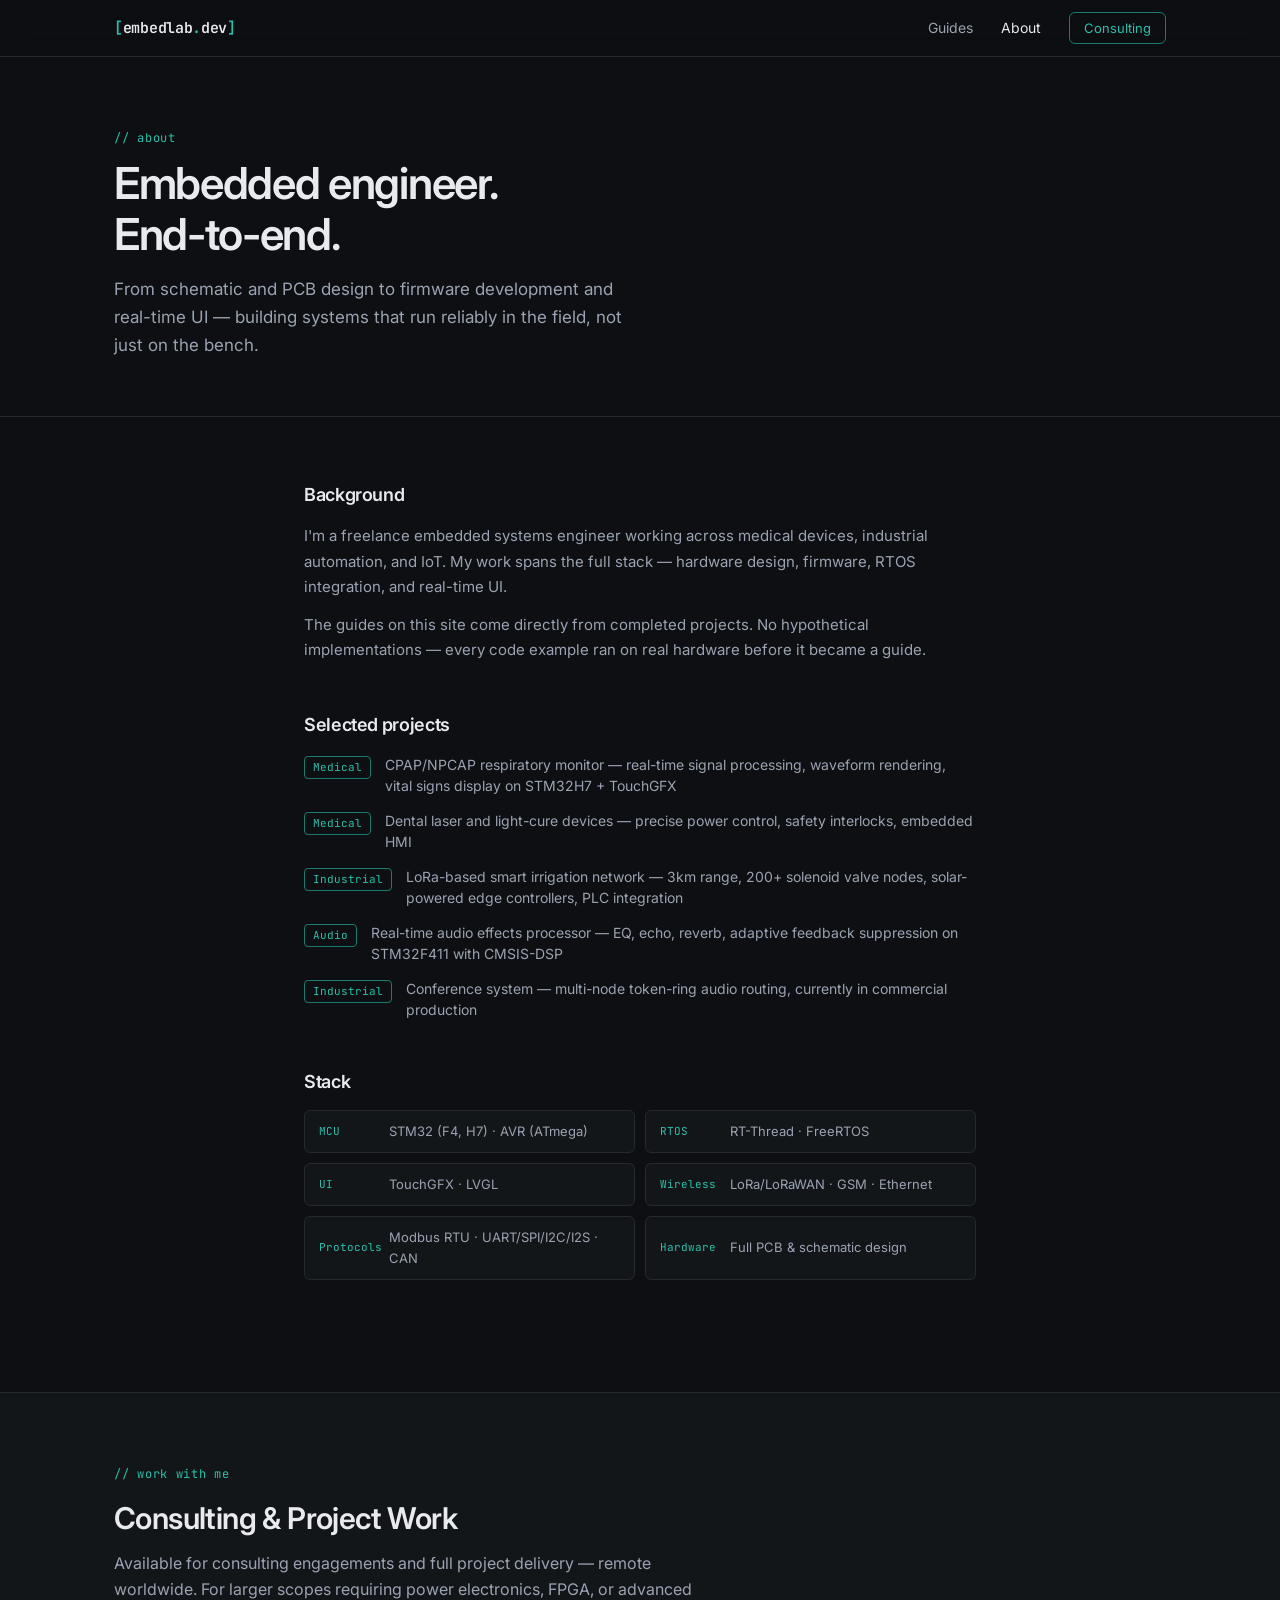
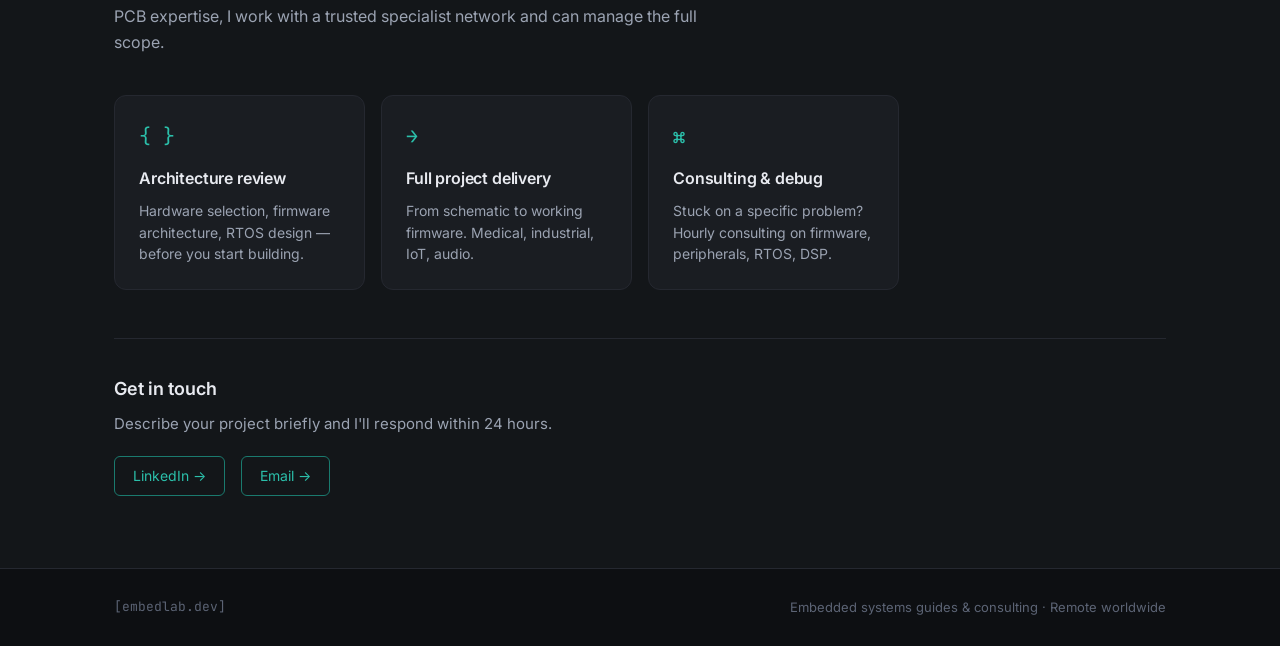
==== about.html @ 1e6b7cad "init commit" ====
<!DOCTYPE html>
<html lang="en">
<head>
  <meta charset="UTF-8">
  <meta name="viewport" content="width=device-width, initial-scale=1.0">
  <title>About — embedlab.dev</title>
  <link rel="preconnect" href="https://fonts.googleapis.com">
  <link rel="preconnect" href="https://fonts.gstatic.com" crossorigin>
  <link href="https://fonts.googleapis.com/css2?family=JetBrains+Mono:wght@400;500;600&family=Inter:wght@300;400;500;600&display=swap" rel="stylesheet">
  <link rel="stylesheet" href="assets/css/main.css">
</head>
<body>

  <header class="site-header">
    <div class="container">
      <div class="header-inner">
        <a href="/" class="logo">
          <span class="logo-bracket">[</span>embedlab<span class="logo-dot">.</span>dev<span class="logo-bracket">]</span>
        </a>
        <nav class="header-nav">
          <a href="/#guides">Guides</a>
          <a href="about.html" class="nav-active">About</a>
          <a href="#consulting" class="nav-cta">Consulting</a>
        </nav>
      </div>
    </div>
  </header>

  <main>

    <section class="about-hero">
      <div class="container">
        <span class="section-eyebrow">// about</span>
        <h1 class="page-title">Embedded engineer.<br>End-to-end.</h1>
        <p class="page-sub">
          From schematic and PCB design to firmware development and real-time UI —
          building systems that run reliably in the field, not just on the bench.
        </p>
      </div>
    </section>

    <section class="about-body">
      <div class="container about-layout">

        <div class="about-content">
          <div class="content-block">
            <h2>Background</h2>
            <p>
              I'm a freelance embedded systems engineer working across medical devices,
              industrial automation, and IoT. My work spans the full stack — hardware design,
              firmware, RTOS integration, and real-time UI.
            </p>
            <p>
              The guides on this site come directly from completed projects. No hypothetical
              implementations — every code example ran on real hardware before it became a guide.
            </p>
          </div>

          <div class="content-block">
            <h2>Selected projects</h2>
            <div class="project-list">
              <div class="project-item">
                <div class="project-domain">Medical</div>
                <div class="project-desc">CPAP/NPCAP respiratory monitor — real-time signal processing, waveform rendering, vital signs display on STM32H7 + TouchGFX</div>
              </div>
              <div class="project-item">
                <div class="project-domain">Medical</div>
                <div class="project-desc">Dental laser and light-cure devices — precise power control, safety interlocks, embedded HMI</div>
              </div>
              <div class="project-item">
                <div class="project-domain">Industrial</div>
                <div class="project-desc">LoRa-based smart irrigation network — 3km range, 200+ solenoid valve nodes, solar-powered edge controllers, PLC integration</div>
              </div>
              <div class="project-item">
                <div class="project-domain">Audio</div>
                <div class="project-desc">Real-time audio effects processor — EQ, echo, reverb, adaptive feedback suppression on STM32F411 with CMSIS-DSP</div>
              </div>
              <div class="project-item">
                <div class="project-domain">Industrial</div>
                <div class="project-desc">Conference system — multi-node token-ring audio routing, currently in commercial production</div>
              </div>
            </div>
          </div>

          <div class="content-block">
            <h2>Stack</h2>
            <div class="stack-grid">
              <div class="stack-item"><span class="stack-label">MCU</span>STM32 (F4, H7) · AVR (ATmega)</div>
              <div class="stack-item"><span class="stack-label">RTOS</span>RT-Thread · FreeRTOS</div>
              <div class="stack-item"><span class="stack-label">UI</span>TouchGFX · LVGL</div>
              <div class="stack-item"><span class="stack-label">Wireless</span>LoRa/LoRaWAN · GSM · Ethernet</div>
              <div class="stack-item"><span class="stack-label">Protocols</span>Modbus RTU · UART/SPI/I2C/I2S · CAN</div>
              <div class="stack-item"><span class="stack-label">Hardware</span>Full PCB & schematic design</div>
            </div>
          </div>
        </div>

      </div>
    </section>

    <section class="consulting-section" id="consulting">
      <div class="container">
        <span class="section-eyebrow">// work with me</span>
        <h2 class="section-title">Consulting & Project Work</h2>
        <p class="section-sub">
          Available for consulting engagements and full project delivery — remote worldwide.
          For larger scopes requiring power electronics, FPGA, or advanced PCB expertise,
          I work with a trusted specialist network and can manage the full scope.
        </p>

        <div class="service-grid">
          <div class="service-card">
            <div class="service-icon">{ }</div>
            <h3>Architecture review</h3>
            <p>Hardware selection, firmware architecture, RTOS design — before you start building.</p>
          </div>
          <div class="service-card">
            <div class="service-icon">→</div>
            <h3>Full project delivery</h3>
            <p>From schematic to working firmware. Medical, industrial, IoT, audio.</p>
          </div>
          <div class="service-card">
            <div class="service-icon">⌘</div>
            <h3>Consulting & debug</h3>
            <p>Stuck on a specific problem? Hourly consulting on firmware, peripherals, RTOS, DSP.</p>
          </div>
        </div>

        <div class="contact-block">
          <h3>Get in touch</h3>
          <p>Describe your project briefly and I'll respond within 24 hours.</p>
          <div class="contact-links">
            <a href="https://linkedin.com/in/YOUR_LINKEDIN" class="contact-link" target="_blank">LinkedIn →</a>
            <a href="mailto:YOUR_EMAIL_HERE" class="contact-link">Email →</a>
          </div>
        </div>

      </div>
    </section>

  </main>

  <footer class="site-footer">
    <div class="container">
      <div class="footer-inner">
        <span class="footer-logo">[embedlab.dev]</span>
        <span class="footer-copy">Embedded systems guides & consulting · Remote worldwide</span>
      </div>
    </div>
  </footer>

</body>
</html>
---- assets/css/main.css ----
/* ─── Reset & Base ─── */
*, *::before, *::after { box-sizing: border-box; margin: 0; padding: 0; }

:root {
  --bg:         #0D0F12;
  --bg-2:       #131619;
  --bg-3:       #1A1D22;
  --border:     #252830;
  --border-2:   #2E3340;
  --teal:       #2BBFAA;
  --teal-dim:   #1A7A6E;
  --text-1:     #E8EAF0;
  --text-2:     #9BA3B2;
  --text-3:     #5C6475;
  --mono:       'JetBrains Mono', monospace;
  --sans:       'Inter', sans-serif;
  --radius:     6px;
  --radius-lg:  12px;
  --max-w:      1100px;
}

html { scroll-behavior: smooth; }

body {
  background: var(--bg);
  color: var(--text-1);
  font-family: var(--sans);
  font-size: 15px;
  line-height: 1.6;
  -webkit-font-smoothing: antialiased;
}

a { color: var(--teal); text-decoration: none; }
a:hover { color: var(--text-1); }

/* ─── Layout ─── */
.container {
  max-width: var(--max-w);
  margin: 0 auto;
  padding: 0 24px;
}

/* ─── Header ─── */
.site-header {
  position: sticky;
  top: 0;
  z-index: 100;
  background: rgba(13, 15, 18, 0.92);
  backdrop-filter: blur(12px);
  border-bottom: 1px solid var(--border);
}

.header-inner {
  display: flex;
  align-items: center;
  justify-content: space-between;
  height: 56px;
}

.logo {
  font-family: var(--mono);
  font-size: 15px;
  font-weight: 600;
  color: var(--text-1);
  letter-spacing: -0.02em;
}
.logo-bracket { color: var(--teal); }
.logo-dot { color: var(--teal); }

.header-nav {
  display: flex;
  align-items: center;
  gap: 28px;
  font-size: 14px;
}

.header-nav a {
  color: var(--text-2);
  font-weight: 400;
  transition: color .15s;
}
.header-nav a:hover { color: var(--text-1); }
.header-nav .nav-active { color: var(--text-1); }

.nav-cta {
  color: var(--teal) !important;
  border: 1px solid var(--teal-dim);
  padding: 5px 14px;
  border-radius: var(--radius);
  font-size: 13px;
  transition: background .15s !important;
}
.nav-cta:hover { background: rgba(43,191,170,.08) !important; }

/* ─── Hero ─── */
.hero {
  padding: 80px 0 72px;
  border-bottom: 1px solid var(--border);
}

.hero-eyebrow {
  display: flex;
  flex-wrap: wrap;
  gap: 8px;
  margin-bottom: 28px;
}

.chip {
  font-family: var(--mono);
  font-size: 11px;
  color: var(--teal);
  border: 1px solid var(--teal-dim);
  padding: 3px 10px;
  border-radius: 20px;
  letter-spacing: .04em;
}

.hero-title {
  font-size: clamp(32px, 5vw, 52px);
  font-weight: 600;
  line-height: 1.15;
  letter-spacing: -0.03em;
  margin-bottom: 20px;
}

.accent { color: var(--teal); }

.hero-sub {
  font-size: 17px;
  color: var(--text-2);
  max-width: 560px;
  line-height: 1.65;
  margin-bottom: 36px;
}

.hero-meta {
  display: flex;
  align-items: center;
  flex-wrap: wrap;
  gap: 12px;
  font-size: 13px;
}

.meta-item {
  display: flex;
  align-items: center;
  gap: 6px;
}

.meta-label {
  color: var(--text-3);
  font-family: var(--mono);
  font-size: 11px;
  text-transform: uppercase;
  letter-spacing: .06em;
}

.meta-val { color: var(--text-2); }
.meta-sep { color: var(--border-2); }

/* ─── Section common ─── */
.section-eyebrow {
  display: block;
  font-family: var(--mono);
  font-size: 12px;
  color: var(--teal);
  letter-spacing: .06em;
  margin-bottom: 10px;
}

.section-title {
  font-size: clamp(22px, 3vw, 30px);
  font-weight: 600;
  letter-spacing: -0.02em;
  margin-bottom: 8px;
}

.section-header { margin-bottom: 36px; }

/* ─── Guides section ─── */
.guides-section { padding: 72px 0; }

.guides-grid {
  display: grid;
  grid-template-columns: repeat(auto-fill, minmax(300px, 1fr));
  gap: 16px;
}

.guide-card {
  display: block;
  background: var(--bg-2);
  border: 1px solid var(--border);
  border-radius: var(--radius-lg);
  transition: border-color .2s, transform .2s;
  color: var(--text-1);
}

.guide-card:hover {
  border-color: var(--teal-dim);
  transform: translateY(-2px);
  color: var(--text-1);
}

.guide-card--coming {
  opacity: 0.5;
  cursor: default;
}
.guide-card--coming:hover {
  border-color: var(--border);
  transform: none;
}

.guide-card-inner { padding: 24px; }

.guide-tag {
  font-family: var(--mono);
  font-size: 11px;
  color: var(--teal);
  letter-spacing: .06em;
  text-transform: uppercase;
  margin-bottom: 12px;
}

.guide-title {
  font-size: 18px;
  font-weight: 600;
  letter-spacing: -0.02em;
  margin-bottom: 10px;
  line-height: 1.3;
}

.guide-desc {
  font-size: 14px;
  color: var(--text-2);
  line-height: 1.6;
  margin-bottom: 16px;
}

.guide-includes {
  display: flex;
  flex-wrap: wrap;
  gap: 6px;
  margin-bottom: 20px;
}

.include-item {
  font-family: var(--mono);
  font-size: 11px;
  color: var(--text-3);
  background: var(--bg-3);
  border: 1px solid var(--border);
  padding: 2px 8px;
  border-radius: 4px;
}

.guide-footer {
  display: flex;
  align-items: center;
  justify-content: space-between;
  padding-top: 16px;
  border-top: 1px solid var(--border);
}

.guide-price {
  font-size: 20px;
  font-weight: 600;
  color: var(--teal);
}

.price-currency {
  font-size: 13px;
  font-weight: 400;
  color: var(--text-3);
  font-family: var(--mono);
}

.guide-cta {
  font-size: 13px;
  color: var(--text-2);
}

.coming-label {
  font-family: var(--mono);
  font-size: 12px;
  color: var(--text-3);
}

/* ─── Consulting strip ─── */
.consulting-strip {
  background: var(--bg-2);
  border-top: 1px solid var(--border);
  border-bottom: 1px solid var(--border);
  padding: 48px 0;
}

.consulting-inner {
  display: flex;
  align-items: center;
  justify-content: space-between;
  gap: 32px;
  flex-wrap: wrap;
}

.consulting-text h2 {
  font-size: 22px;
  font-weight: 600;
  letter-spacing: -0.02em;
  margin-bottom: 6px;
}

.consulting-text p {
  font-size: 14px;
  color: var(--text-2);
}

/* ─── Buttons ─── */
.btn {
  display: inline-flex;
  align-items: center;
  padding: 10px 22px;
  border-radius: var(--radius);
  font-size: 14px;
  font-weight: 500;
  cursor: pointer;
  transition: all .15s;
  border: none;
  text-decoration: none;
}

.btn-primary {
  background: var(--teal);
  color: #0D0F12;
  width: 100%;
  justify-content: center;
  font-size: 15px;
  padding: 12px;
}
.btn-primary:hover { background: #35d4be; color: #0D0F12; }

.btn-outline {
  border: 1px solid var(--teal-dim);
  color: var(--teal);
  background: transparent;
  white-space: nowrap;
}
.btn-outline:hover { background: rgba(43,191,170,.08); color: var(--teal); }

/* ─── About page ─── */
.about-hero {
  padding: 72px 0 56px;
  border-bottom: 1px solid var(--border);
}

.page-title {
  font-size: clamp(28px, 4vw, 44px);
  font-weight: 600;
  letter-spacing: -0.03em;
  line-height: 1.15;
  margin-bottom: 16px;
}

.page-sub {
  font-size: 17px;
  color: var(--text-2);
  max-width: 520px;
  line-height: 1.65;
}

.about-body { padding: 64px 0; }

.about-layout { max-width: 720px; }

.content-block { margin-bottom: 48px; }

.content-block h2 {
  font-size: 18px;
  font-weight: 600;
  letter-spacing: -0.02em;
  margin-bottom: 14px;
  color: var(--text-1);
}

.content-block p {
  color: var(--text-2);
  line-height: 1.7;
  margin-bottom: 12px;
}

.content-list {
  list-style: none;
  display: flex;
  flex-direction: column;
  gap: 8px;
}

.content-list li {
  color: var(--text-2);
  padding-left: 20px;
  position: relative;
  line-height: 1.5;
}

.content-list li::before {
  content: '→';
  position: absolute;
  left: 0;
  color: var(--teal);
  font-size: 12px;
  top: 2px;
}

.project-list { display: flex; flex-direction: column; gap: 14px; }

.project-item {
  display: flex;
  gap: 14px;
  align-items: flex-start;
}

.project-domain {
  font-family: var(--mono);
  font-size: 11px;
  color: var(--teal);
  border: 1px solid var(--teal-dim);
  padding: 2px 8px;
  border-radius: 4px;
  white-space: nowrap;
  margin-top: 2px;
  flex-shrink: 0;
}

.project-desc {
  font-size: 14px;
  color: var(--text-2);
  line-height: 1.5;
}

.stack-grid {
  display: grid;
  grid-template-columns: repeat(auto-fill, minmax(260px, 1fr));
  gap: 10px;
}

.stack-item {
  background: var(--bg-2);
  border: 1px solid var(--border);
  border-radius: var(--radius);
  padding: 10px 14px;
  font-size: 13px;
  color: var(--text-2);
  display: flex;
  gap: 10px;
  align-items: center;
}

.stack-label {
  font-family: var(--mono);
  font-size: 11px;
  color: var(--teal);
  min-width: 60px;
}

/* ─── Consulting section ─── */
.consulting-section {
  background: var(--bg-2);
  border-top: 1px solid var(--border);
  padding: 72px 0;
}

.section-sub {
  font-size: 16px;
  color: var(--text-2);
  max-width: 600px;
  line-height: 1.65;
  margin-bottom: 40px;
}

.service-grid {
  display: grid;
  grid-template-columns: repeat(auto-fill, minmax(240px, 1fr));
  gap: 16px;
  margin-bottom: 48px;
}

.service-card {
  background: var(--bg-3);
  border: 1px solid var(--border);
  border-radius: var(--radius-lg);
  padding: 24px;
}

.service-icon {
  font-family: var(--mono);
  font-size: 20px;
  color: var(--teal);
  margin-bottom: 14px;
}

.service-card h3 {
  font-size: 16px;
  font-weight: 600;
  margin-bottom: 8px;
  letter-spacing: -0.01em;
}

.service-card p {
  font-size: 14px;
  color: var(--text-2);
  line-height: 1.55;
}

.contact-block {
  border-top: 1px solid var(--border);
  padding-top: 36px;
}

.contact-block h3 {
  font-size: 18px;
  font-weight: 600;
  margin-bottom: 8px;
}

.contact-block p {
  color: var(--text-2);
  margin-bottom: 20px;
}

.contact-links {
  display: flex;
  gap: 16px;
  flex-wrap: wrap;
}

.contact-link {
  font-size: 14px;
  color: var(--teal);
  border: 1px solid var(--teal-dim);
  padding: 8px 18px;
  border-radius: var(--radius);
  transition: background .15s;
}

.contact-link:hover {
  background: rgba(43,191,170,.08);
  color: var(--teal);
}

/* ─── Footer ─── */
.site-footer {
  border-top: 1px solid var(--border);
  padding: 28px 0;
}

.footer-inner {
  display: flex;
  align-items: center;
  justify-content: space-between;
  flex-wrap: wrap;
  gap: 12px;
}

.footer-logo {
  font-family: var(--mono);
  font-size: 13px;
  color: var(--text-3);
}

.footer-copy {
  font-size: 13px;
  color: var(--text-3);
}

/* ─── Code block ─── */
.code-block {
  background: var(--bg-3);
  border: 1px solid var(--border);
  border-radius: var(--radius);
  overflow: hidden;
  margin-bottom: 12px;
}

.code-header {
  font-family: var(--mono);
  font-size: 11px;
  color: var(--teal);
  padding: 8px 14px;
  border-bottom: 1px solid var(--border);
  background: var(--bg-2);
}

.code-block pre {
  font-family: var(--mono);
  font-size: 13px;
  color: var(--text-2);
  padding: 14px;
  line-height: 1.7;
  overflow-x: auto;
}

/* ─── Responsive ─── */
@media (max-width: 640px) {
  .header-nav { gap: 16px; }
  .hero { padding: 52px 0 48px; }
  .consulting-inner { flex-direction: column; align-items: flex-start; }
  .footer-inner { flex-direction: column; }
}
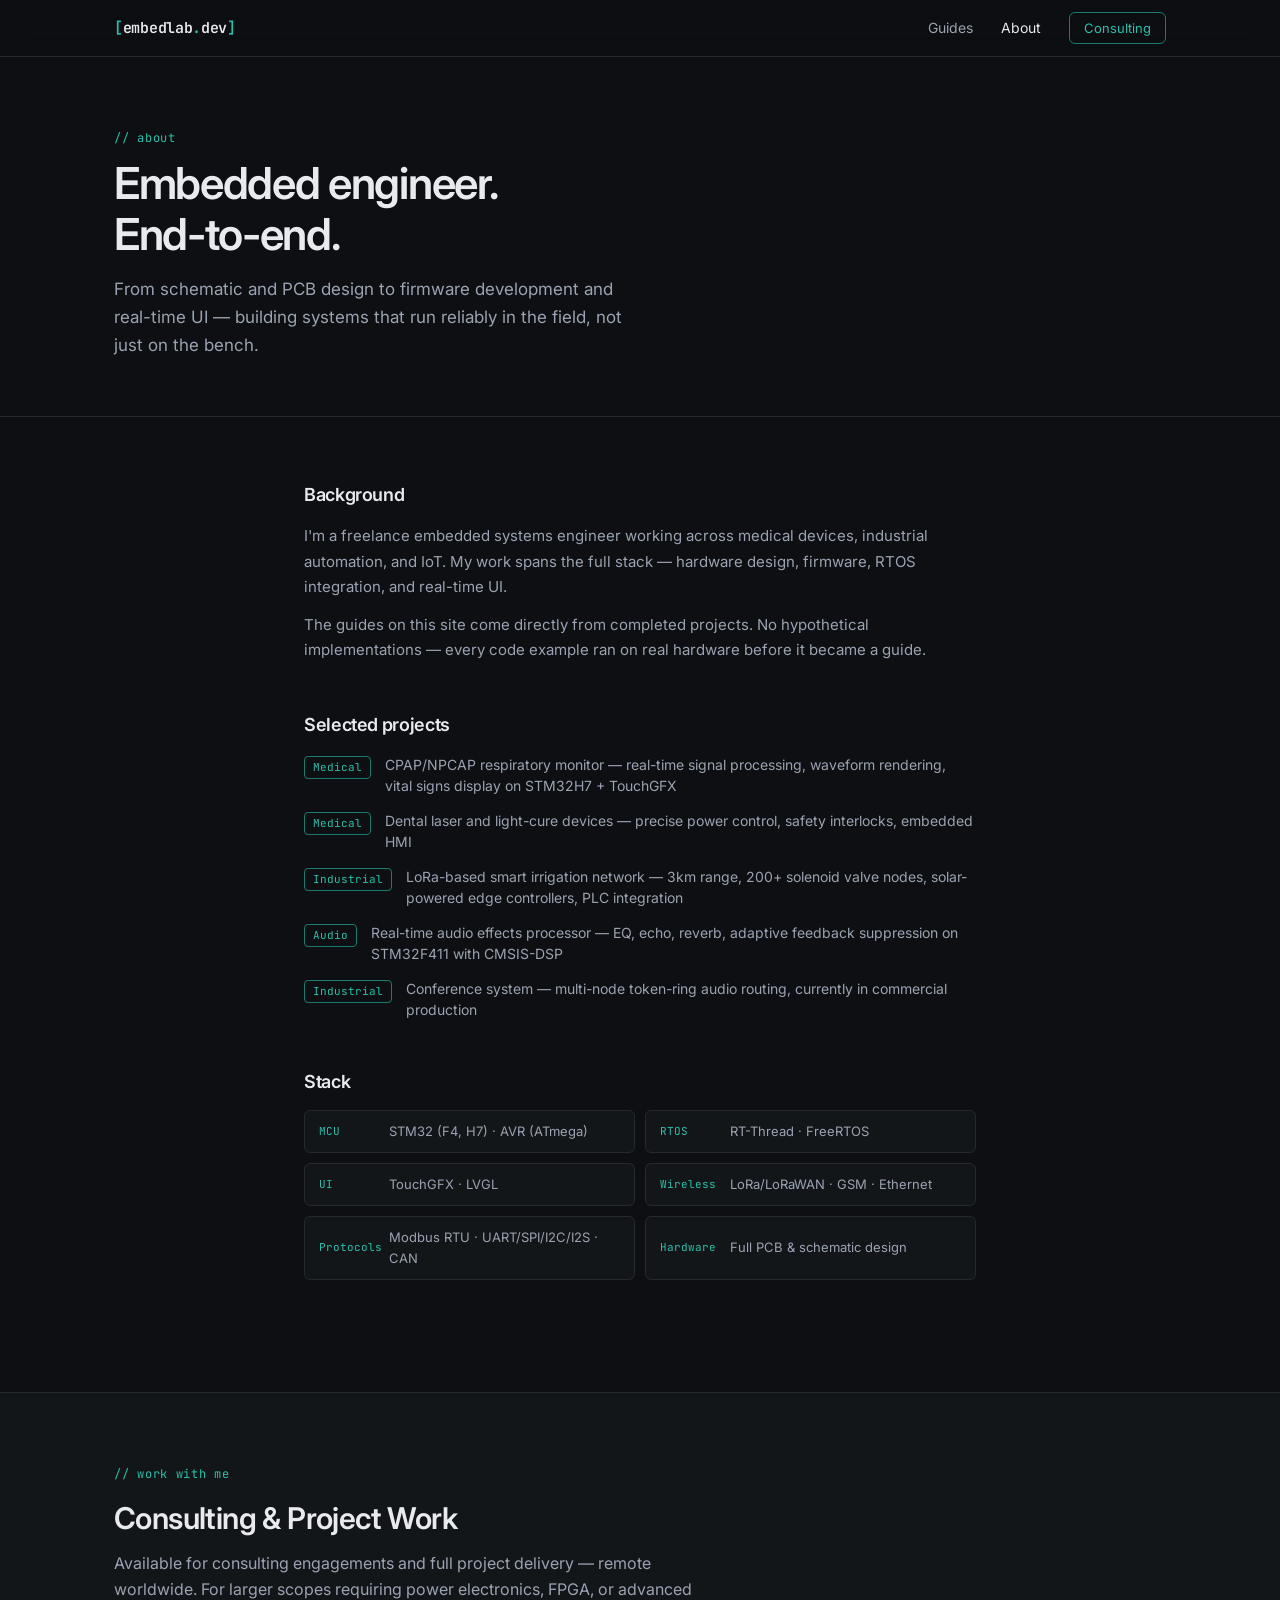
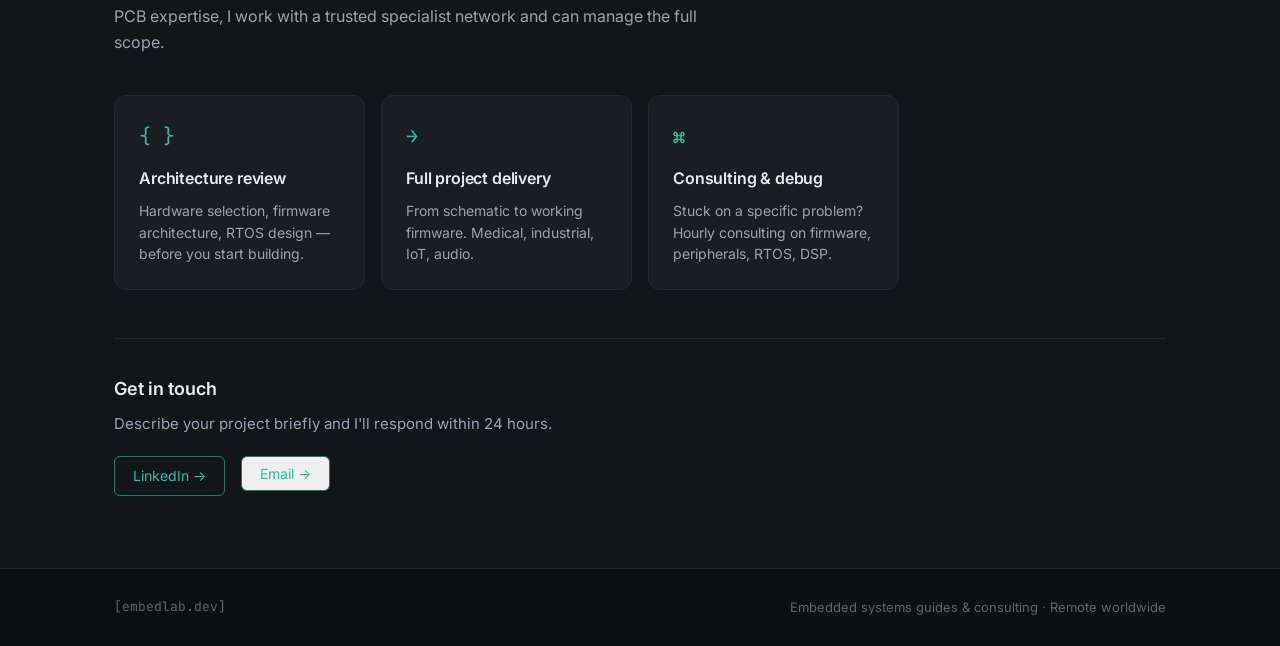
==== commit daedede4: "Change email show mode" ====
--- a/about.html
+++ b/about.html
@@ -131,7 +131,14 @@
           <p>Describe your project briefly and I'll respond within 24 hours.</p>
           <div class="contact-links">
             <a href="https://linkedin.com/in/YOUR_LINKEDIN" class="contact-link" target="_blank">LinkedIn →</a>
-            <a href="mailto:YOUR_EMAIL_HERE" class="contact-link">Email →</a>
+            <div class="email-contact">
+              <button class="contact-link email-toggle" onclick="toggleEmail()">Email →</button>
+              <div class="email-reveal" id="emailReveal" style="display:none">
+                <span class="email-text" id="emailText">YOUR_EMAIL_HERE</span>
+                <button class="email-copy-btn" onclick="copyEmail()">Copy</button>
+                <a class="email-open-btn" href="mailto:YOUR_EMAIL_HERE">Open in email app →</a>
+              </div>
+            </div>
           </div>
         </div>
 
@@ -149,5 +156,21 @@
     </div>
   </footer>
 
+  <script>
+    function toggleEmail() {
+      const el = document.getElementById('emailReveal');
+      el.style.display = el.style.display === 'none' ? 'flex' : 'none';
+    }
+    function copyEmail() {
+      const email = document.getElementById('emailText').textContent.trim();
+      navigator.clipboard.writeText(email).then(() => {
+        const btn = document.querySelector('.email-copy-btn');
+        const original = btn.textContent;
+        btn.textContent = 'Copied ✓';
+        setTimeout(() => { btn.textContent = original; }, 2000);
+      });
+    }
+  </script>
+
 </body>
 </html>
--- a/assets/css/main.css
+++ b/assets/css/main.css
@@ -545,6 +545,55 @@
   color: var(--teal);
 }
 
+.email-contact {
+  display: flex;
+  flex-direction: column;
+  gap: 10px;
+}
+
+.email-toggle {
+  font-family: var(--sans);
+  cursor: pointer;
+}
+
+.email-reveal {
+  display: flex;
+  align-items: center;
+  gap: 10px;
+  flex-wrap: wrap;
+  background: var(--bg-3);
+  border: 1px solid var(--border);
+  border-radius: var(--radius);
+  padding: 10px 14px;
+}
+
+.email-text {
+  font-family: var(--mono);
+  font-size: 13px;
+  color: var(--teal);
+}
+
+.email-copy-btn {
+  font-family: var(--mono);
+  font-size: 12px;
+  color: var(--text-2);
+  background: var(--bg-2);
+  border: 1px solid var(--border-2);
+  border-radius: 4px;
+  padding: 4px 10px;
+  cursor: pointer;
+  transition: border-color .15s;
+}
+
+.email-copy-btn:hover { border-color: var(--teal-dim); color: var(--teal); }
+
+.email-open-btn {
+  font-size: 12px;
+  color: var(--text-3);
+}
+
+.email-open-btn:hover { color: var(--teal); }
+
 /* ─── Footer ─── */
 .site-footer {
   border-top: 1px solid var(--border);
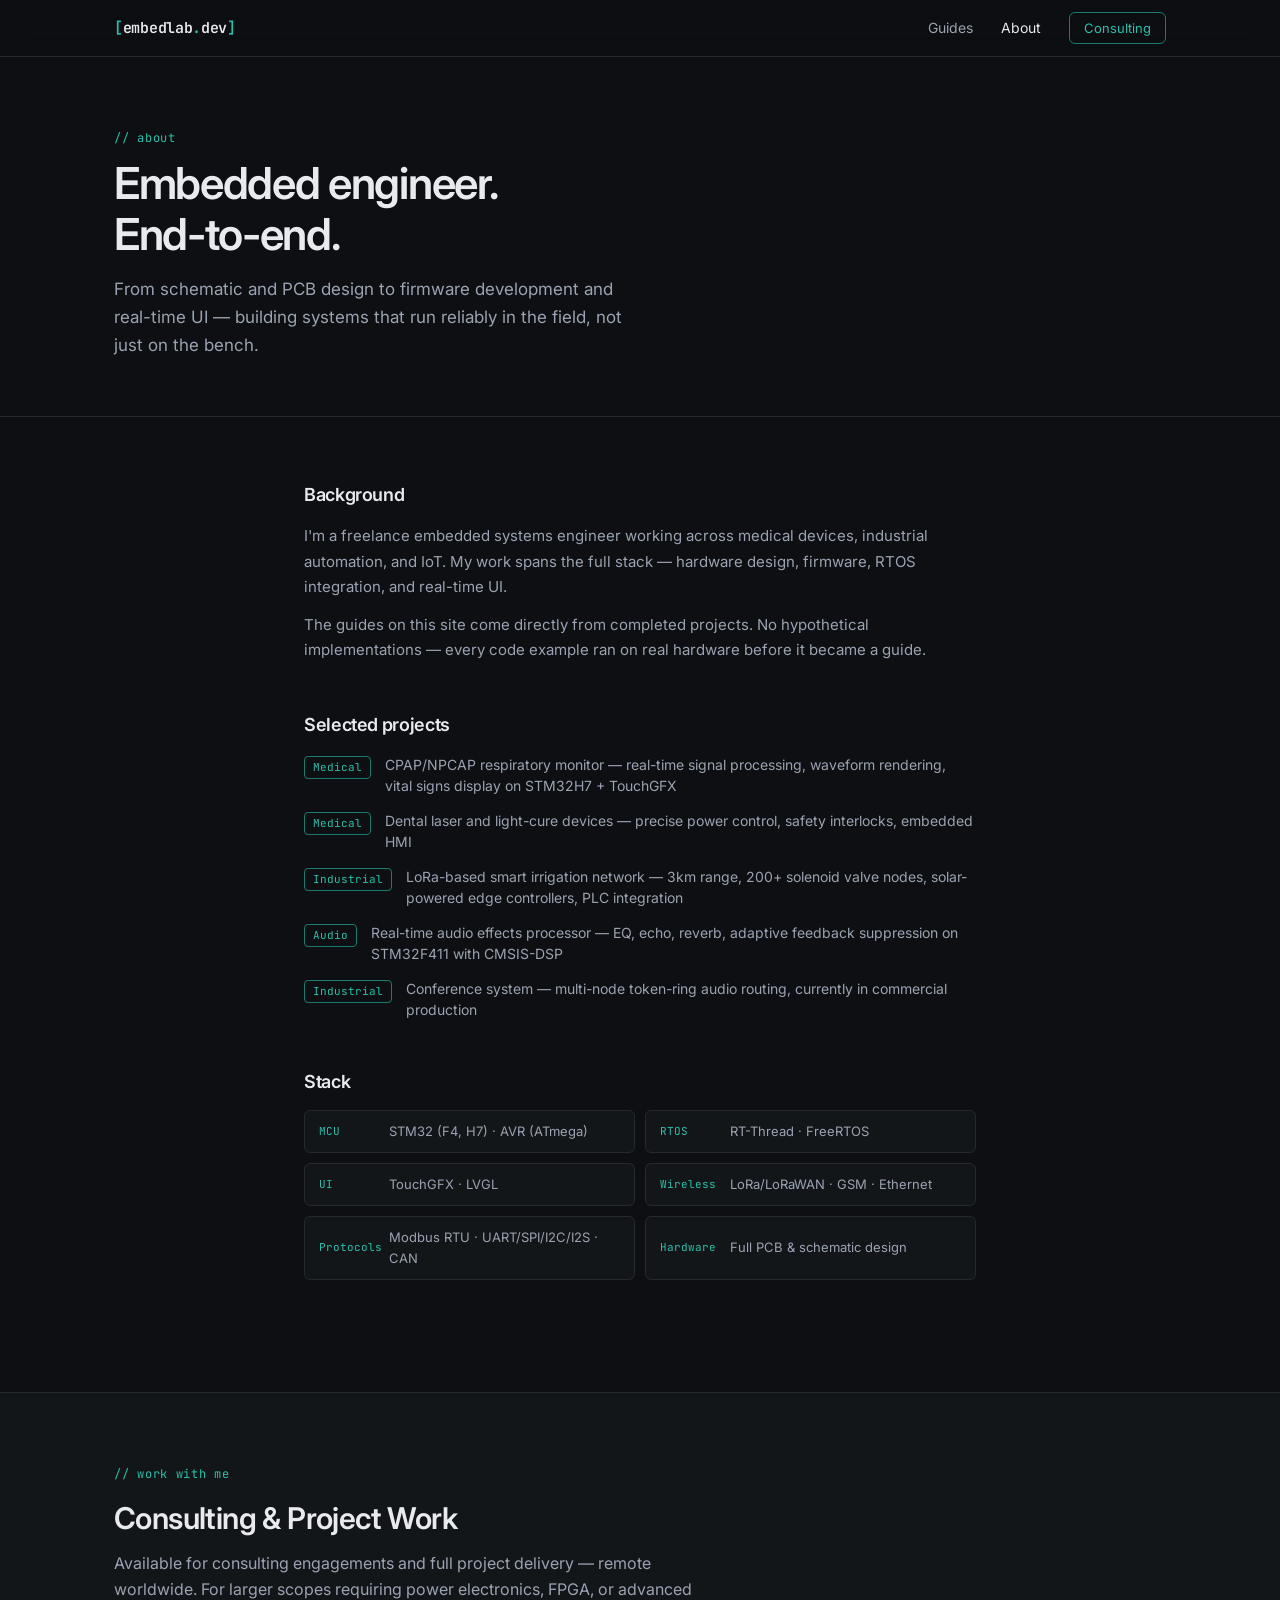
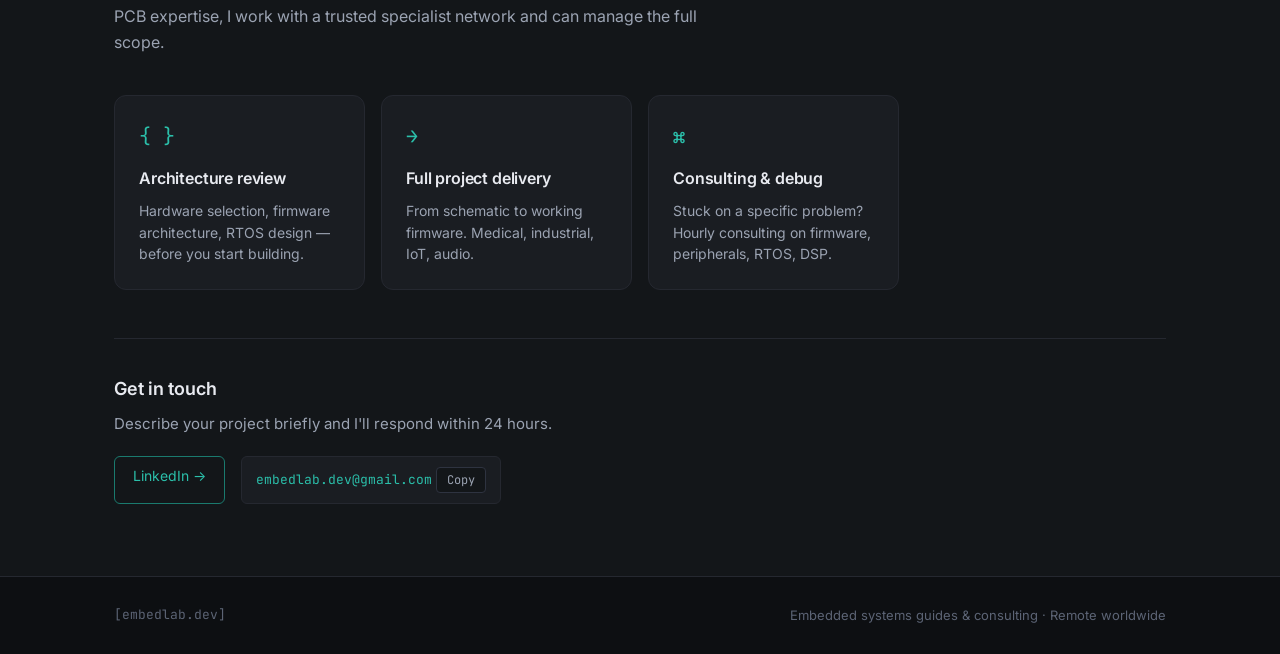
==== commit b6dd80e1: "set real email address, hide EMAIL button and just show email address and button to copy it" ====
--- a/about.html
+++ b/about.html
@@ -1,176 +1,247 @@
-<!DOCTYPE html>
+<!doctype html>
 <html lang="en">
-<head>
-  <meta charset="UTF-8">
-  <meta name="viewport" content="width=device-width, initial-scale=1.0">
-  <title>About — embedlab.dev</title>
-  <link rel="preconnect" href="https://fonts.googleapis.com">
-  <link rel="preconnect" href="https://fonts.gstatic.com" crossorigin>
-  <link href="https://fonts.googleapis.com/css2?family=JetBrains+Mono:wght@400;500;600&family=Inter:wght@300;400;500;600&display=swap" rel="stylesheet">
-  <link rel="stylesheet" href="assets/css/main.css">
-</head>
-<body>
-
-  <header class="site-header">
-    <div class="container">
-      <div class="header-inner">
-        <a href="/" class="logo">
-          <span class="logo-bracket">[</span>embedlab<span class="logo-dot">.</span>dev<span class="logo-bracket">]</span>
-        </a>
-        <nav class="header-nav">
-          <a href="/#guides">Guides</a>
-          <a href="about.html" class="nav-active">About</a>
-          <a href="#consulting" class="nav-cta">Consulting</a>
-        </nav>
+  <head>
+    <meta charset="UTF-8" />
+    <meta name="viewport" content="width=device-width, initial-scale=1.0" />
+    <title>About — embedlab.dev</title>
+    <link rel="preconnect" href="https://fonts.googleapis.com" />
+    <link rel="preconnect" href="https://fonts.gstatic.com" crossorigin />
+    <link
+      href="https://fonts.googleapis.com/css2?family=JetBrains+Mono:wght@400;500;600&family=Inter:wght@300;400;500;600&display=swap"
+      rel="stylesheet"
+    />
+    <link rel="stylesheet" href="assets/css/main.css" />
+  </head>
+  <body>
+    <header class="site-header">
+      <div class="container">
+        <div class="header-inner">
+          <a href="/" class="logo">
+            <span class="logo-bracket">[</span>embedlab<span class="logo-dot"
+              >.</span
+            >dev<span class="logo-bracket">]</span>
+          </a>
+          <nav class="header-nav">
+            <a href="/#guides">Guides</a>
+            <a href="about.html" class="nav-active">About</a>
+            <a href="#consulting" class="nav-cta">Consulting</a>
+          </nav>
+        </div>
       </div>
-    </div>
-  </header>
-
-  <main>
-
-    <section class="about-hero">
+    </header>
+
+    <main>
+      <section class="about-hero">
+        <div class="container">
+          <span class="section-eyebrow">// about</span>
+          <h1 class="page-title">Embedded engineer.<br />End-to-end.</h1>
+          <p class="page-sub">
+            From schematic and PCB design to firmware development and real-time
+            UI — building systems that run reliably in the field, not just on
+            the bench.
+          </p>
+        </div>
+      </section>
+
+      <section class="about-body">
+        <div class="container about-layout">
+          <div class="about-content">
+            <div class="content-block">
+              <h2>Background</h2>
+              <p>
+                I'm a freelance embedded systems engineer working across medical
+                devices, industrial automation, and IoT. My work spans the full
+                stack — hardware design, firmware, RTOS integration, and
+                real-time UI.
+              </p>
+              <p>
+                The guides on this site come directly from completed projects.
+                No hypothetical implementations — every code example ran on real
+                hardware before it became a guide.
+              </p>
+            </div>
+
+            <div class="content-block">
+              <h2>Selected projects</h2>
+              <div class="project-list">
+                <div class="project-item">
+                  <div class="project-domain">Medical</div>
+                  <div class="project-desc">
+                    CPAP/NPCAP respiratory monitor — real-time signal
+                    processing, waveform rendering, vital signs display on
+                    STM32H7 + TouchGFX
+                  </div>
+                </div>
+                <div class="project-item">
+                  <div class="project-domain">Medical</div>
+                  <div class="project-desc">
+                    Dental laser and light-cure devices — precise power control,
+                    safety interlocks, embedded HMI
+                  </div>
+                </div>
+                <div class="project-item">
+                  <div class="project-domain">Industrial</div>
+                  <div class="project-desc">
+                    LoRa-based smart irrigation network — 3km range, 200+
+                    solenoid valve nodes, solar-powered edge controllers, PLC
+                    integration
+                  </div>
+                </div>
+                <div class="project-item">
+                  <div class="project-domain">Audio</div>
+                  <div class="project-desc">
+                    Real-time audio effects processor — EQ, echo, reverb,
+                    adaptive feedback suppression on STM32F411 with CMSIS-DSP
+                  </div>
+                </div>
+                <div class="project-item">
+                  <div class="project-domain">Industrial</div>
+                  <div class="project-desc">
+                    Conference system — multi-node token-ring audio routing,
+                    currently in commercial production
+                  </div>
+                </div>
+              </div>
+            </div>
+
+            <div class="content-block">
+              <h2>Stack</h2>
+              <div class="stack-grid">
+                <div class="stack-item">
+                  <span class="stack-label">MCU</span>STM32 (F4, H7) · AVR
+                  (ATmega)
+                </div>
+                <div class="stack-item">
+                  <span class="stack-label">RTOS</span>RT-Thread · FreeRTOS
+                </div>
+                <div class="stack-item">
+                  <span class="stack-label">UI</span>TouchGFX · LVGL
+                </div>
+                <div class="stack-item">
+                  <span class="stack-label">Wireless</span>LoRa/LoRaWAN · GSM ·
+                  Ethernet
+                </div>
+                <div class="stack-item">
+                  <span class="stack-label">Protocols</span>Modbus RTU ·
+                  UART/SPI/I2C/I2S · CAN
+                </div>
+                <div class="stack-item">
+                  <span class="stack-label">Hardware</span>Full PCB & schematic
+                  design
+                </div>
+              </div>
+            </div>
+          </div>
+        </div>
+      </section>
+
+      <section class="consulting-section" id="consulting">
+        <div class="container">
+          <span class="section-eyebrow">// work with me</span>
+          <h2 class="section-title">Consulting & Project Work</h2>
+          <p class="section-sub">
+            Available for consulting engagements and full project delivery —
+            remote worldwide. For larger scopes requiring power electronics,
+            FPGA, or advanced PCB expertise, I work with a trusted specialist
+            network and can manage the full scope.
+          </p>
+
+          <div class="service-grid">
+            <div class="service-card">
+              <div class="service-icon">{ }</div>
+              <h3>Architecture review</h3>
+              <p>
+                Hardware selection, firmware architecture, RTOS design — before
+                you start building.
+              </p>
+            </div>
+            <div class="service-card">
+              <div class="service-icon">→</div>
+              <h3>Full project delivery</h3>
+              <p>
+                From schematic to working firmware. Medical, industrial, IoT,
+                audio.
+              </p>
+            </div>
+            <div class="service-card">
+              <div class="service-icon">⌘</div>
+              <h3>Consulting & debug</h3>
+              <p>
+                Stuck on a specific problem? Hourly consulting on firmware,
+                peripherals, RTOS, DSP.
+              </p>
+            </div>
+          </div>
+
+          <div class="contact-block">
+            <h3>Get in touch</h3>
+            <p>
+              Describe your project briefly and I'll respond within 24 hours.
+            </p>
+            <div class="contact-links">
+              <a
+                href="https://linkedin.com/in/YOUR_LINKEDIN"
+                class="contact-link"
+                target="_blank"
+                >LinkedIn →</a
+              >
+              <div class="email-contact">
+                <button
+                  class="contact-link email-toggle"
+                  style="display: none"
+                  onclick="toggleEmail()"
+                >
+                  Email →
+                </button>
+                <div
+                  class="email-reveal"
+                  id="emailReveal"
+                  style="display: block"
+                >
+                  <span class="email-text" id="emailText"
+                    >embedlab.dev@gmail.com</span
+                  >
+                  <button class="email-copy-btn" onclick="copyEmail()">
+                    Copy
+                  </button>
+                  <!-- <a class="email-open-btn" href="mailto:embedlab.dev@gmail.com"
+                    >Open in email app →</a
+                  > -->
+                </div>
+              </div>
+            </div>
+          </div>
+        </div>
+      </section>
+    </main>
+
+    <footer class="site-footer">
       <div class="container">
-        <span class="section-eyebrow">// about</span>
-        <h1 class="page-title">Embedded engineer.<br>End-to-end.</h1>
-        <p class="page-sub">
-          From schematic and PCB design to firmware development and real-time UI —
-          building systems that run reliably in the field, not just on the bench.
-        </p>
+        <div class="footer-inner">
+          <span class="footer-logo">[embedlab.dev]</span>
+          <span class="footer-copy"
+            >Embedded systems guides & consulting · Remote worldwide</span
+          >
+        </div>
       </div>
-    </section>
-
-    <section class="about-body">
-      <div class="container about-layout">
-
-        <div class="about-content">
-          <div class="content-block">
-            <h2>Background</h2>
-            <p>
-              I'm a freelance embedded systems engineer working across medical devices,
-              industrial automation, and IoT. My work spans the full stack — hardware design,
-              firmware, RTOS integration, and real-time UI.
-            </p>
-            <p>
-              The guides on this site come directly from completed projects. No hypothetical
-              implementations — every code example ran on real hardware before it became a guide.
-            </p>
-          </div>
-
-          <div class="content-block">
-            <h2>Selected projects</h2>
-            <div class="project-list">
-              <div class="project-item">
-                <div class="project-domain">Medical</div>
-                <div class="project-desc">CPAP/NPCAP respiratory monitor — real-time signal processing, waveform rendering, vital signs display on STM32H7 + TouchGFX</div>
-              </div>
-              <div class="project-item">
-                <div class="project-domain">Medical</div>
-                <div class="project-desc">Dental laser and light-cure devices — precise power control, safety interlocks, embedded HMI</div>
-              </div>
-              <div class="project-item">
-                <div class="project-domain">Industrial</div>
-                <div class="project-desc">LoRa-based smart irrigation network — 3km range, 200+ solenoid valve nodes, solar-powered edge controllers, PLC integration</div>
-              </div>
-              <div class="project-item">
-                <div class="project-domain">Audio</div>
-                <div class="project-desc">Real-time audio effects processor — EQ, echo, reverb, adaptive feedback suppression on STM32F411 with CMSIS-DSP</div>
-              </div>
-              <div class="project-item">
-                <div class="project-domain">Industrial</div>
-                <div class="project-desc">Conference system — multi-node token-ring audio routing, currently in commercial production</div>
-              </div>
-            </div>
-          </div>
-
-          <div class="content-block">
-            <h2>Stack</h2>
-            <div class="stack-grid">
-              <div class="stack-item"><span class="stack-label">MCU</span>STM32 (F4, H7) · AVR (ATmega)</div>
-              <div class="stack-item"><span class="stack-label">RTOS</span>RT-Thread · FreeRTOS</div>
-              <div class="stack-item"><span class="stack-label">UI</span>TouchGFX · LVGL</div>
-              <div class="stack-item"><span class="stack-label">Wireless</span>LoRa/LoRaWAN · GSM · Ethernet</div>
-              <div class="stack-item"><span class="stack-label">Protocols</span>Modbus RTU · UART/SPI/I2C/I2S · CAN</div>
-              <div class="stack-item"><span class="stack-label">Hardware</span>Full PCB & schematic design</div>
-            </div>
-          </div>
-        </div>
-
-      </div>
-    </section>
-
-    <section class="consulting-section" id="consulting">
-      <div class="container">
-        <span class="section-eyebrow">// work with me</span>
-        <h2 class="section-title">Consulting & Project Work</h2>
-        <p class="section-sub">
-          Available for consulting engagements and full project delivery — remote worldwide.
-          For larger scopes requiring power electronics, FPGA, or advanced PCB expertise,
-          I work with a trusted specialist network and can manage the full scope.
-        </p>
-
-        <div class="service-grid">
-          <div class="service-card">
-            <div class="service-icon">{ }</div>
-            <h3>Architecture review</h3>
-            <p>Hardware selection, firmware architecture, RTOS design — before you start building.</p>
-          </div>
-          <div class="service-card">
-            <div class="service-icon">→</div>
-            <h3>Full project delivery</h3>
-            <p>From schematic to working firmware. Medical, industrial, IoT, audio.</p>
-          </div>
-          <div class="service-card">
-            <div class="service-icon">⌘</div>
-            <h3>Consulting & debug</h3>
-            <p>Stuck on a specific problem? Hourly consulting on firmware, peripherals, RTOS, DSP.</p>
-          </div>
-        </div>
-
-        <div class="contact-block">
-          <h3>Get in touch</h3>
-          <p>Describe your project briefly and I'll respond within 24 hours.</p>
-          <div class="contact-links">
-            <a href="https://linkedin.com/in/YOUR_LINKEDIN" class="contact-link" target="_blank">LinkedIn →</a>
-            <div class="email-contact">
-              <button class="contact-link email-toggle" onclick="toggleEmail()">Email →</button>
-              <div class="email-reveal" id="emailReveal" style="display:none">
-                <span class="email-text" id="emailText">YOUR_EMAIL_HERE</span>
-                <button class="email-copy-btn" onclick="copyEmail()">Copy</button>
-                <a class="email-open-btn" href="mailto:YOUR_EMAIL_HERE">Open in email app →</a>
-              </div>
-            </div>
-          </div>
-        </div>
-
-      </div>
-    </section>
-
-  </main>
-
-  <footer class="site-footer">
-    <div class="container">
-      <div class="footer-inner">
-        <span class="footer-logo">[embedlab.dev]</span>
-        <span class="footer-copy">Embedded systems guides & consulting · Remote worldwide</span>
-      </div>
-    </div>
-  </footer>
-
-  <script>
-    function toggleEmail() {
-      const el = document.getElementById('emailReveal');
-      el.style.display = el.style.display === 'none' ? 'flex' : 'none';
-    }
-    function copyEmail() {
-      const email = document.getElementById('emailText').textContent.trim();
-      navigator.clipboard.writeText(email).then(() => {
-        const btn = document.querySelector('.email-copy-btn');
-        const original = btn.textContent;
-        btn.textContent = 'Copied ✓';
-        setTimeout(() => { btn.textContent = original; }, 2000);
-      });
-    }
-  </script>
-
-</body>
+    </footer>
+
+    <script>
+      function toggleEmail() {
+        const el = document.getElementById("emailReveal");
+        el.style.display = el.style.display === "none" ? "flex" : "none";
+      }
+      function copyEmail() {
+        const email = document.getElementById("emailText").textContent.trim();
+        navigator.clipboard.writeText(email).then(() => {
+          const btn = document.querySelector(".email-copy-btn");
+          const original = btn.textContent;
+          btn.textContent = "Copied ✓";
+          setTimeout(() => {
+            btn.textContent = original;
+          }, 2000);
+        });
+      }
+    </script>
+  </body>
 </html>
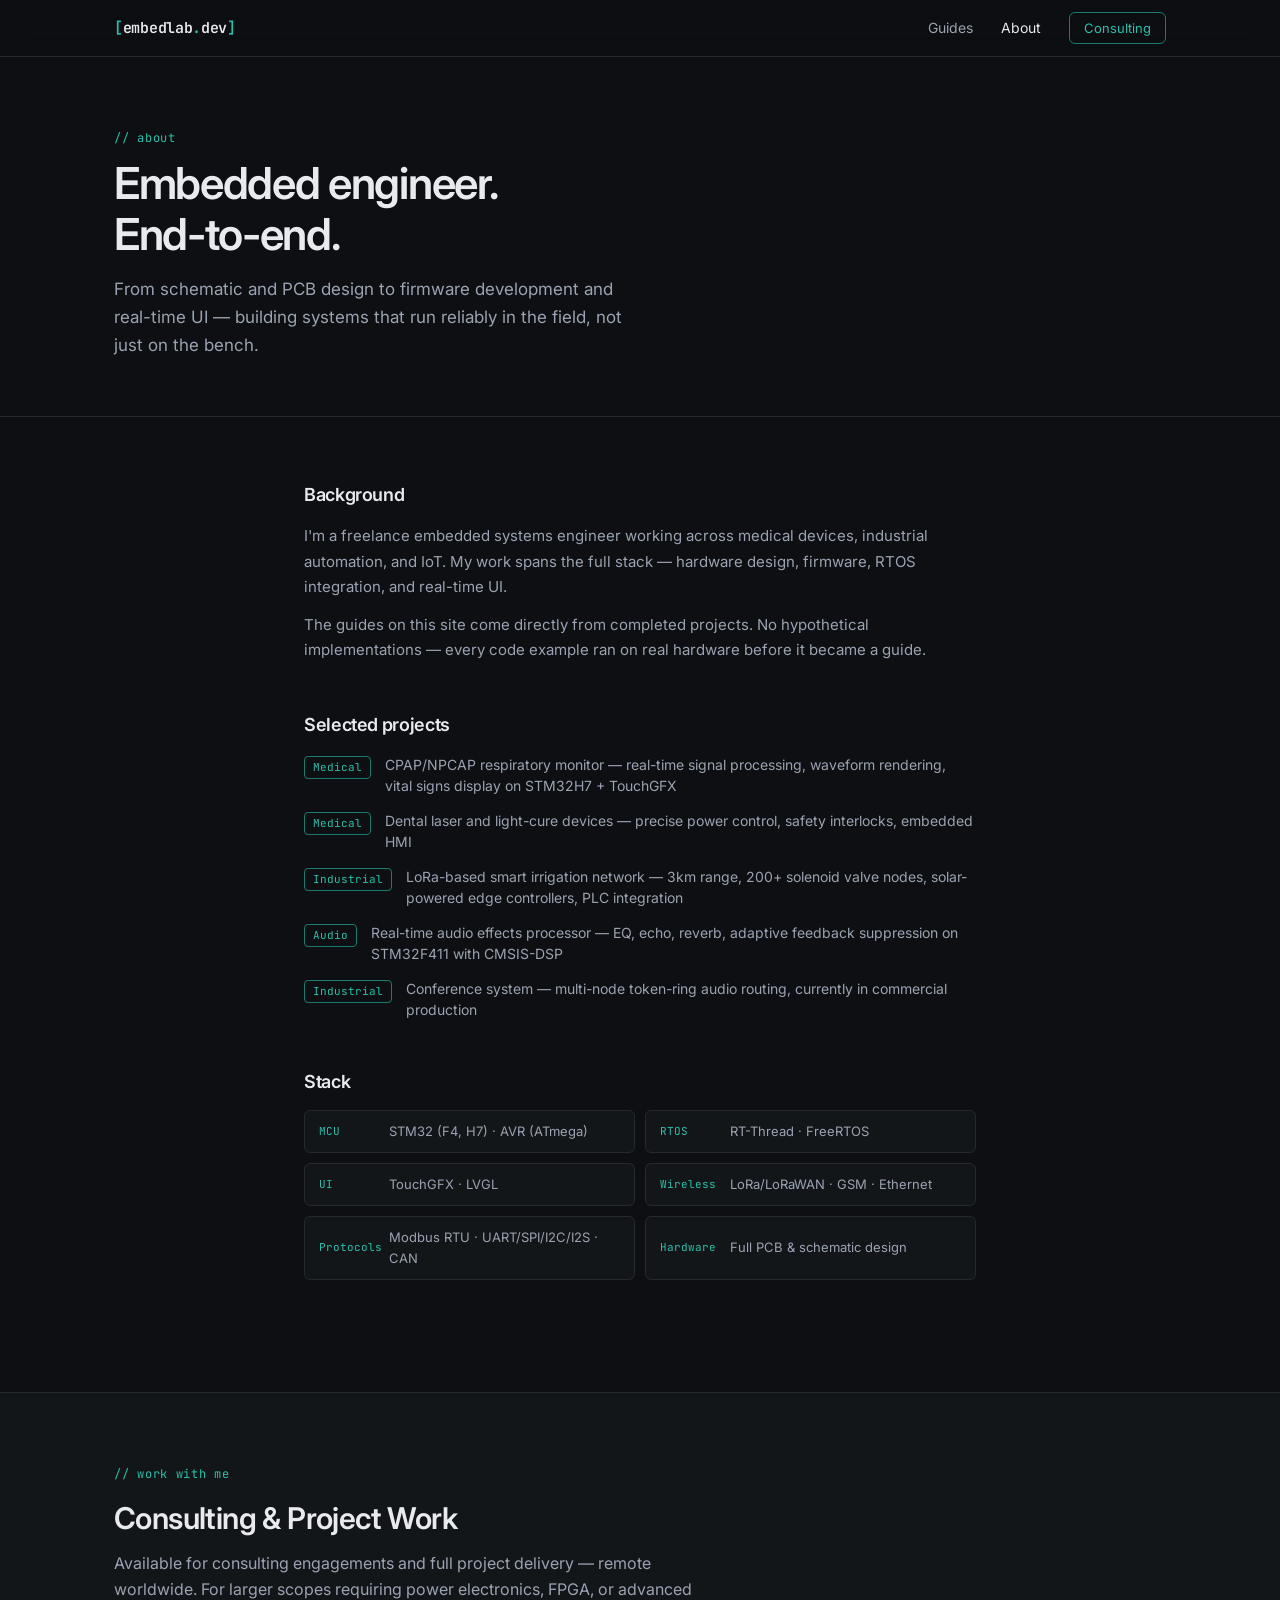
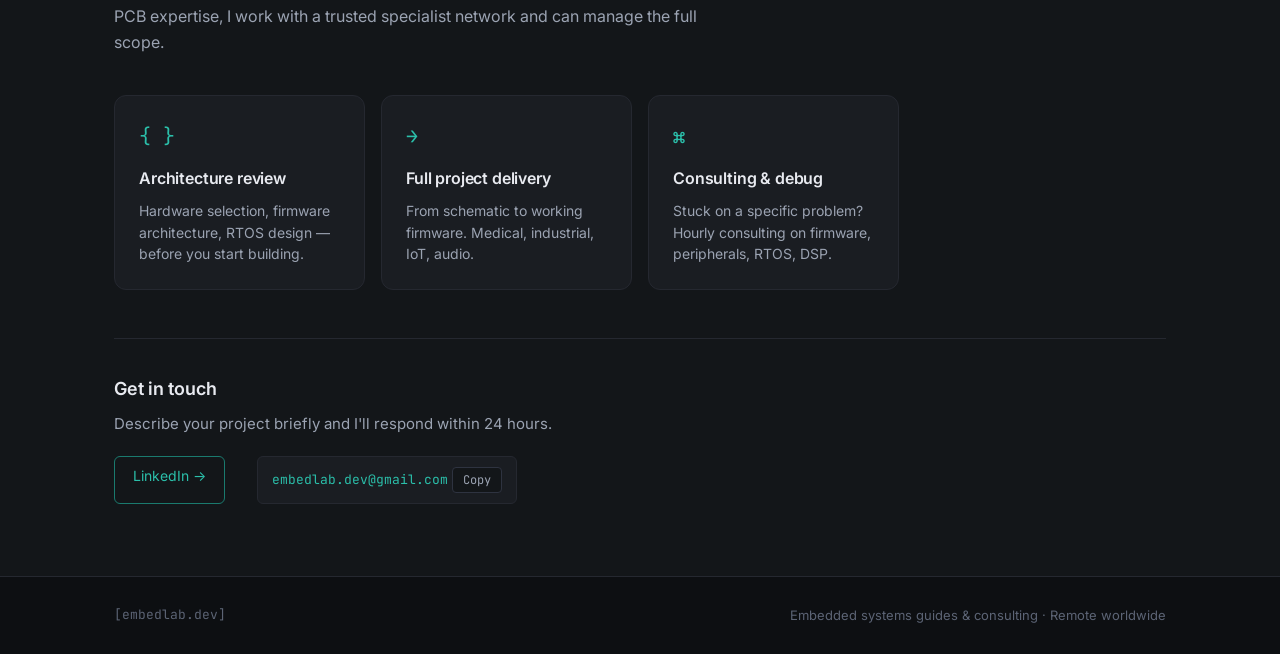
==== commit 8da8520f: "trigger build" ====
--- a/about.html
+++ b/about.html
@@ -185,6 +185,7 @@
                 target="_blank"
                 >LinkedIn →</a
               >
+              <div></div>
               <div class="email-contact">
                 <button
                   class="contact-link email-toggle"
